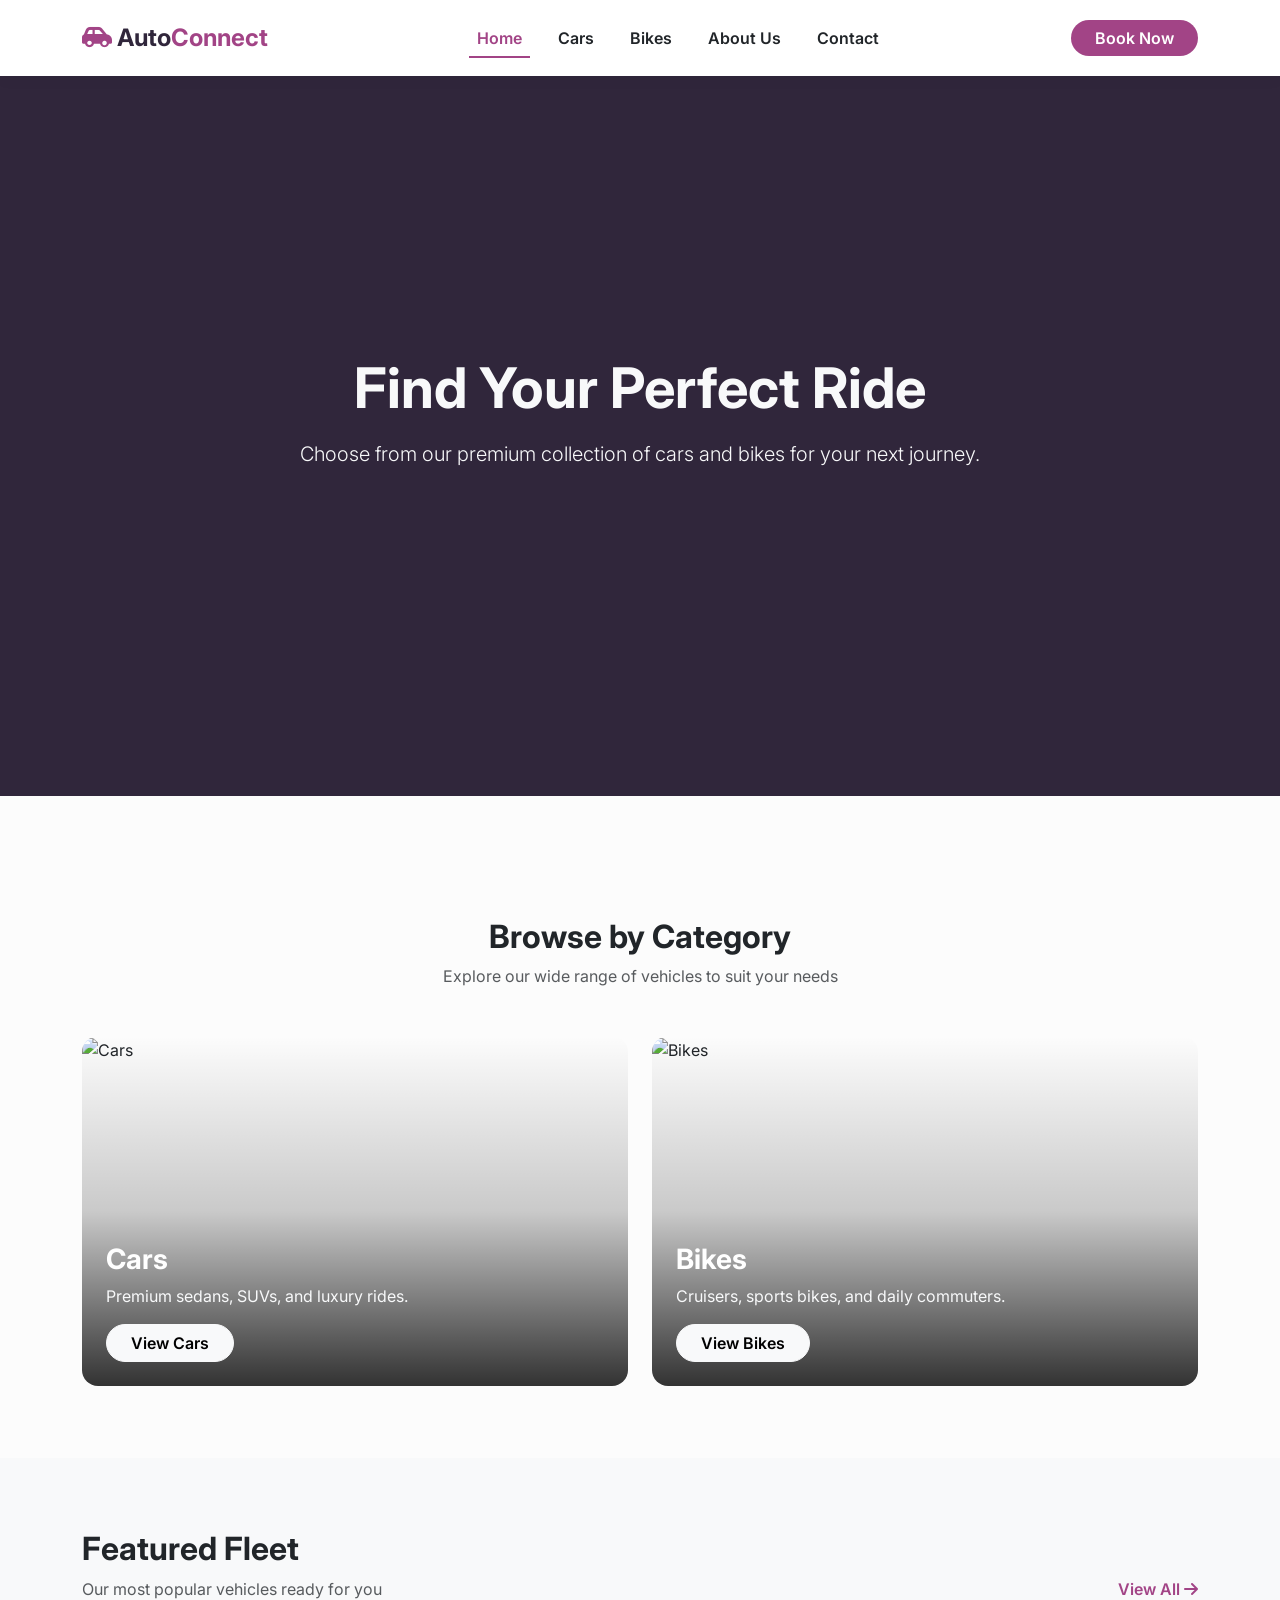
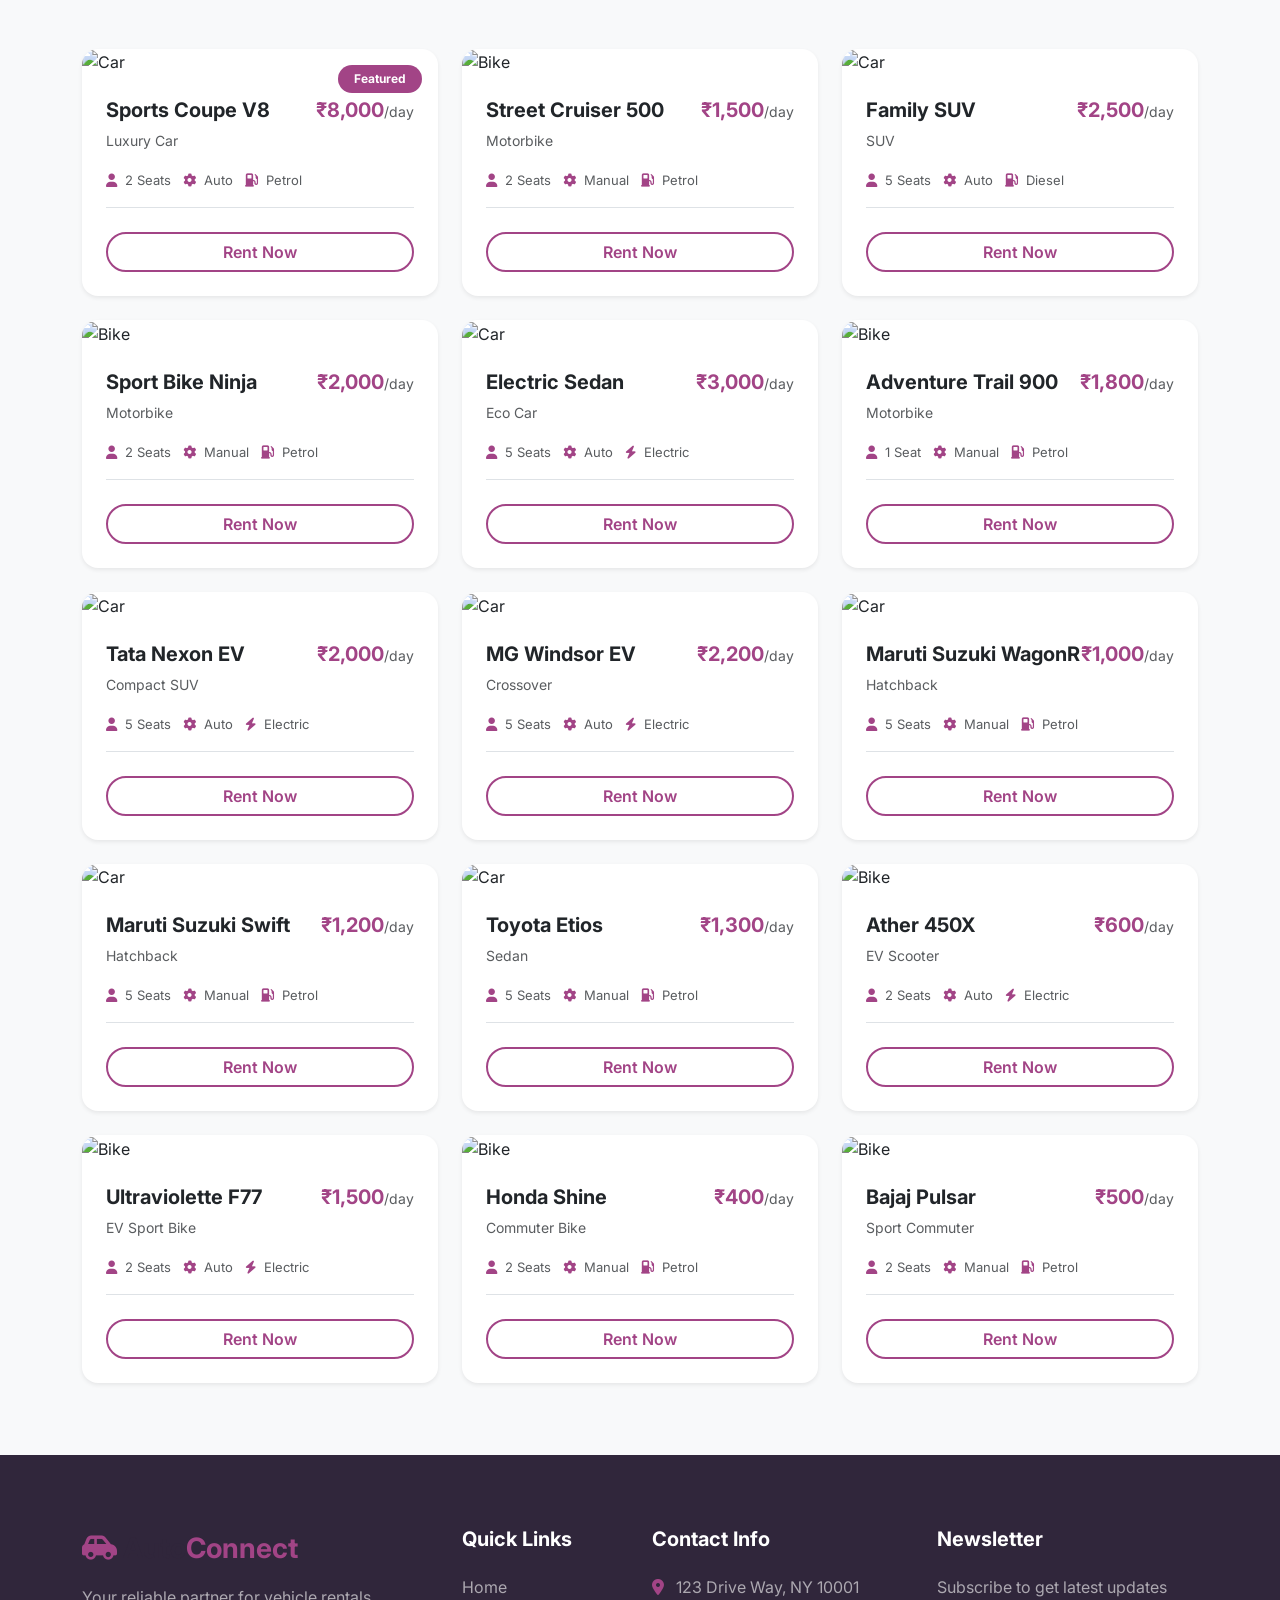
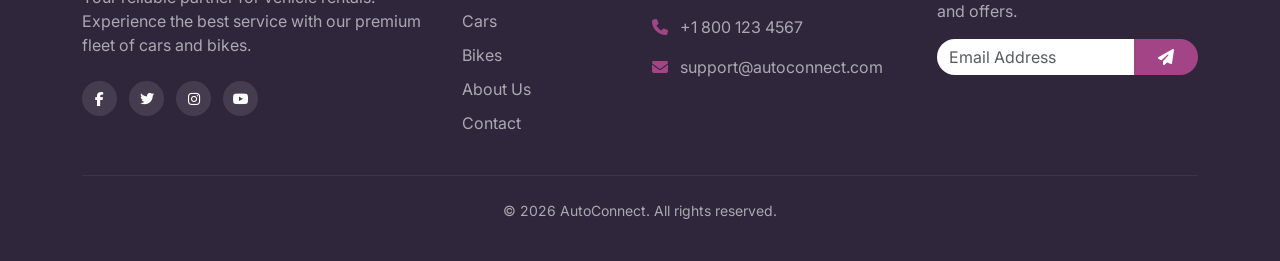
==== index.html @ 8732e090 "initial commit - bike/car rental website" ====
<!DOCTYPE html>
<html lang="en">
<head>
    <meta charset="UTF-8">
    <meta name="viewport" content="width=device-width, initial-scale=1.0">
    <title>AutoConnect - Book Cars & Bikes</title>
    <!-- Bootstrap CSS -->
    <link href="https://cdn.jsdelivr.net/npm/bootstrap@5.3.2/dist/css/bootstrap.min.css" rel="stylesheet">
    <!-- FontAwesome Icons -->
    <link rel="stylesheet" href="https://cdnjs.cloudflare.com/ajax/libs/font-awesome/6.4.0/css/all.min.css">
    <!-- Google Fonts -->
    <link href="https://fonts.googleapis.com/css2?family=Inter:wght@300;400;600;700&display=swap" rel="stylesheet">
    <!-- Custom CSS -->
    <link rel="stylesheet" href="style.css">
</head>
<body>
    <!-- Pure CSS State Management -->
    <input type="radio" name="fleet-filter" id="filter-all" class="d-none" checked>
    <input type="radio" name="fleet-filter" id="filter-cars" class="d-none">
    <input type="radio" name="fleet-filter" id="filter-bikes" class="d-none">
    <input type="checkbox" id="nav-toggle" class="d-none">


    <!-- Header / Navbar -->
    <nav class="navbar navbar-expand-lg sticky-top">
        <div class="container">
            <a class="navbar-brand fw-bold" href="#">
                <i class="fa-solid fa-car-side text-primary-theme"></i> Auto<span class="text-primary-theme">Connect</span>
            </a>
            <label for="nav-toggle" class="navbar-toggler" style="cursor:pointer;">
                <span class="navbar-toggler-icon"></span>
            </label>
            <div class="collapse navbar-collapse" id="navbarNav">
                <ul class="navbar-nav mx-auto">
                    <li class="nav-item"><a class="nav-link active" href="#">Home</a></li>
                    <li class="nav-item">
                        <a href="#fleet" class="text-decoration-none d-block">
                            <label for="filter-cars" class="nav-link mb-0" style="cursor:pointer;">Cars</label>
                        </a>
                    </li>
                    <li class="nav-item">
                        <a href="#fleet" class="text-decoration-none d-block">
                            <label for="filter-bikes" class="nav-link mb-0" style="cursor:pointer;">Bikes</label>
                        </a>
                    </li>
                    <li class="nav-item"><a class="nav-link" href="#about">About Us</a></li>
                    <li class="nav-item"><a class="nav-link" href="#contact">Contact</a></li>
                </ul>
                <div class="d-flex">
                    <a href="#book" class="btn btn-primary-theme rounded-pill px-4 fw-semibold">Book Now</a>
                </div>
            </div>
        </div>
    </nav>

    <!-- Hero Section -->
    <section id="book" class="hero-section position-relative">
        <div class="css-slideshow position-absolute w-100 h-100 top-0 start-0 z-0">
            <div class="css-slide h-100 position-absolute w-100 top-0 start-0" style="background: linear-gradient(rgba(48, 38, 59, 0.7), rgba(48, 38, 59, 0.7)), url('https://images.unsplash.com/photo-1493238792000-8113da705763?auto=format&fit=crop&w=1600&q=80') center/cover no-repeat; animation-delay: 0s;"></div>
            <div class="css-slide h-100 position-absolute w-100 top-0 start-0" style="background: linear-gradient(rgba(48, 38, 59, 0.7), rgba(48, 38, 59, 0.7)), url('https://images.unsplash.com/photo-1549317661-bd32c8ce0db2?auto=format&fit=crop&w=1600&q=80') center/cover no-repeat; animation-delay: 4s;"></div>
            <div class="css-slide h-100 position-absolute w-100 top-0 start-0" style="background: linear-gradient(rgba(48, 38, 59, 0.7), rgba(48, 38, 59, 0.7)), url('https://images.unsplash.com/photo-1558981403-c5f9899a28bc?auto=format&fit=crop&w=1600&q=80') center/cover no-repeat; animation-delay: 8s;"></div>
        </div>
        <div class="container position-relative z-1 text-center text-light d-flex flex-column justify-content-center" style="min-height: 80vh;">
            <h1 class="display-4 fw-bold mb-3">Find Your Perfect Ride</h1>
            <p class="lead mb-5">Choose from our premium collection of cars and bikes for your next journey.</p>
        </div>
    </section>

    <!-- Categories Section -->
    <section class="categories-section py-5">
        <div class="container py-4">
            <div class="text-center mb-5">
                <h2 class="fw-bold">Browse by Category</h2>
                <p class="text-muted">Explore our wide range of vehicles to suit your needs</p>
            </div>
            <div class="row g-4">
                <div class="col-md-6">
                    <div class="category-card rounded-4 overflow-hidden position-relative">
                        <img src="https://images.unsplash.com/photo-1549317661-bd32c8ce0db2?auto=format&fit=crop&w=800&q=80" alt="Cars" class="img-fluid w-100 object-fit-cover">
                        <div class="category-overlay d-flex flex-column justify-content-end p-4">
                            <h3 class="text-white fw-bold">Cars</h3>
                            <p class="text-light mb-3">Premium sedans, SUVs, and luxury rides.</p>
                            <a href="#fleet" class="text-decoration-none align-self-start">
                                <label for="filter-cars" class="btn btn-light rounded-pill fw-semibold px-4 mb-0" style="cursor:pointer;">View Cars</label>
                            </a>
                        </div>
                    </div>
                </div>
                <div class="col-md-6">
                    <div class="category-card rounded-4 overflow-hidden position-relative">
                        <img src="https://images.unsplash.com/photo-1558981806-ec527fa84c39?auto=format&fit=crop&w=800&q=80" alt="Bikes" class="img-fluid w-100 object-fit-cover">
                        <div class="category-overlay d-flex flex-column justify-content-end p-4">
                            <h3 class="text-white fw-bold">Bikes</h3>
                            <p class="text-light mb-3">Cruisers, sports bikes, and daily commuters.</p>
                            <a href="#fleet" class="text-decoration-none align-self-start">
                                <label for="filter-bikes" class="btn btn-light rounded-pill fw-semibold px-4 mb-0" style="cursor:pointer;">View Bikes</label>
                            </a>
                        </div>
                    </div>
                </div>
            </div>
        </div>
    </section>

    <!-- Featured Fleet -->
    <section id="fleet" class="fleet-section py-5 bg-light">
        <div class="container py-4">
            <div class="d-flex justify-content-between align-items-end mb-5">
                <div>
                    <h2 class="fw-bold">Featured Fleet</h2>
                    <p class="text-muted mb-0">Our most popular vehicles ready for you</p>
                </div>
                <a href="#fleet" class="text-primary-theme text-decoration-none fw-semibold">
                    <label for="filter-all" class="mb-0" style="cursor:pointer;">View All <i class="fa-solid fa-arrow-right"></i></label>
                </a>
            </div>
            <div class="row g-4">
                <!-- Vehicle Card 1 -->
                <div class="col-lg-4 col-md-6 vehicle-item type-car">
                    <div class="vehicle-card card border-0 shadow-sm rounded-4 h-100 overflow-hidden">
                        <div class="position-relative">
                            <img src="https://images.unsplash.com/photo-1552519507-da3b142c6e3d?auto=format&fit=crop&w=600&q=80" class="card-img-top object-fit-cover" alt="Car" style="height: 220px;">
                            <span class="badge bg-primary-theme position-absolute top-0 end-0 m-3 px-3 py-2 rounded-pill">Featured</span>
                        </div>
                        <div class="card-body p-4">
                            <div class="d-flex justify-content-between align-items-center mb-2">
                                <h5 class="card-title fw-bold mb-0">Sports Coupe V8</h5>
                                <span class="h5 fw-bold text-primary-theme mb-0">₹8,000<span class="fs-14 text-muted fw-normal">/day</span></span>
                            </div>
                            <p class="text-muted fs-14 mb-3">Luxury Car</p>
                            <ul class="list-inline vehicle-specs mb-4 pb-3 border-bottom">
                                <li class="list-inline-item text-muted"><i class="fa-solid fa-user me-1"></i> 2 Seats</li>
                                <li class="list-inline-item text-muted"><i class="fa-solid fa-gear me-1"></i> Auto</li>
                                <li class="list-inline-item text-muted"><i class="fa-solid fa-gas-pump me-1"></i> Petrol</li>
                            </ul>
                            <button class="btn btn-outline-primary-theme w-100 rounded-pill fw-semibold">Rent Now</button>
                        </div>
                    </div>
                </div>
                <!-- Vehicle Card 2 -->
                <div class="col-lg-4 col-md-6 vehicle-item type-bike">
                    <div class="vehicle-card card border-0 shadow-sm rounded-4 h-100 overflow-hidden">
                        <div class="position-relative">
                            <img src="https://images.unsplash.com/photo-1558981403-c5f9899a28bc?auto=format&fit=crop&w=600&q=80" class="card-img-top object-fit-cover" alt="Bike" style="height: 220px;">
                        </div>
                        <div class="card-body p-4">
                            <div class="d-flex justify-content-between align-items-center mb-2">
                                <h5 class="card-title fw-bold mb-0">Street Cruiser 500</h5>
                                <span class="h5 fw-bold text-primary-theme mb-0">₹1,500<span class="fs-14 text-muted fw-normal">/day</span></span>
                            </div>
                            <p class="text-muted fs-14 mb-3">Motorbike</p>
                            <ul class="list-inline vehicle-specs mb-4 pb-3 border-bottom">
                                <li class="list-inline-item text-muted"><i class="fa-solid fa-user me-1"></i> 2 Seats</li>
                                <li class="list-inline-item text-muted"><i class="fa-solid fa-gear me-1"></i> Manual</li>
                                <li class="list-inline-item text-muted"><i class="fa-solid fa-gas-pump me-1"></i> Petrol</li>
                            </ul>
                            <button class="btn btn-outline-primary-theme w-100 rounded-pill fw-semibold">Rent Now</button>
                        </div>
                    </div>
                </div>
                <!-- Vehicle Card 3 -->
                <div class="col-lg-4 col-md-6 vehicle-item type-car">
                    <div class="vehicle-card card border-0 shadow-sm rounded-4 h-100 overflow-hidden">
                        <div class="position-relative">
                            <img src="https://images.unsplash.com/photo-1550355291-bbee04a92027?auto=format&fit=crop&w=600&q=80" class="card-img-top object-fit-cover" alt="Car" style="height: 220px;">
                        </div>
                        <div class="card-body p-4">
                            <div class="d-flex justify-content-between align-items-center mb-2">
                                <h5 class="card-title fw-bold mb-0">Family SUV</h5>
                                <span class="h5 fw-bold text-primary-theme mb-0">₹2,500<span class="fs-14 text-muted fw-normal">/day</span></span>
                            </div>
                            <p class="text-muted fs-14 mb-3">SUV</p>
                            <ul class="list-inline vehicle-specs mb-4 pb-3 border-bottom">
                                <li class="list-inline-item text-muted"><i class="fa-solid fa-user me-1"></i> 5 Seats</li>
                                <li class="list-inline-item text-muted"><i class="fa-solid fa-gear me-1"></i> Auto</li>
                                <li class="list-inline-item text-muted"><i class="fa-solid fa-gas-pump me-1"></i> Diesel</li>
                            </ul>
                            <button class="btn btn-outline-primary-theme w-100 rounded-pill fw-semibold">Rent Now</button>
                        </div>
                    </div>
                </div>
                <!-- Vehicle Card 4 -->
                <div class="col-lg-4 col-md-6 vehicle-item type-bike">
                    <div class="vehicle-card card border-0 shadow-sm rounded-4 h-100 overflow-hidden">
                        <div class="position-relative">
                            <img src="https://images.unsplash.com/photo-1568772585407-9361f9bf3a87?auto=format&fit=crop&w=600&q=80" class="card-img-top object-fit-cover" alt="Bike" style="height: 220px;">
                        </div>
                        <div class="card-body p-4">
                            <div class="d-flex justify-content-between align-items-center mb-2">
                                <h5 class="card-title fw-bold mb-0">Sport Bike Ninja</h5>
                                <span class="h5 fw-bold text-primary-theme mb-0">₹2,000<span class="fs-14 text-muted fw-normal">/day</span></span>
                            </div>
                            <p class="text-muted fs-14 mb-3">Motorbike</p>
                            <ul class="list-inline vehicle-specs mb-4 pb-3 border-bottom">
                                <li class="list-inline-item text-muted"><i class="fa-solid fa-user me-1"></i> 2 Seats</li>
                                <li class="list-inline-item text-muted"><i class="fa-solid fa-gear me-1"></i> Manual</li>
                                <li class="list-inline-item text-muted"><i class="fa-solid fa-gas-pump me-1"></i> Petrol</li>
                            </ul>
                            <button class="btn btn-outline-primary-theme w-100 rounded-pill fw-semibold">Rent Now</button>
                        </div>
                    </div>
                </div>
                <!-- Vehicle Card 5 -->
                <div class="col-lg-4 col-md-6 vehicle-item type-car">
                    <div class="vehicle-card card border-0 shadow-sm rounded-4 h-100 overflow-hidden">
                        <div class="position-relative">
                            <img src="https://images.unsplash.com/photo-1549317661-bd32c8ce0db2?auto=format&fit=crop&w=600&q=80" class="card-img-top object-fit-cover" alt="Car" style="height: 220px;">
                        </div>
                        <div class="card-body p-4">
                            <div class="d-flex justify-content-between align-items-center mb-2">
                                <h5 class="card-title fw-bold mb-0">Electric Sedan</h5>
                                <span class="h5 fw-bold text-primary-theme mb-0">₹3,000<span class="fs-14 text-muted fw-normal">/day</span></span>
                            </div>
                            <p class="text-muted fs-14 mb-3">Eco Car</p>
                            <ul class="list-inline vehicle-specs mb-4 pb-3 border-bottom">
                                <li class="list-inline-item text-muted"><i class="fa-solid fa-user me-1"></i> 5 Seats</li>
                                <li class="list-inline-item text-muted"><i class="fa-solid fa-gear me-1"></i> Auto</li>
                                <li class="list-inline-item text-muted"><i class="fa-solid fa-bolt me-1"></i> Electric</li>
                            </ul>
                            <button class="btn btn-outline-primary-theme w-100 rounded-pill fw-semibold">Rent Now</button>
                        </div>
                    </div>
                </div>
                <!-- Vehicle Card 6 -->
                <div class="col-lg-4 col-md-6 vehicle-item type-bike">
                    <div class="vehicle-card card border-0 shadow-sm rounded-4 h-100 overflow-hidden">
                        <div class="position-relative">
                            <img src="https://images.unsplash.com/photo-1599819811279-d5ad9cccf838?auto=format&fit=crop&w=600&q=80" class="card-img-top object-fit-cover" alt="Bike" style="height: 220px;">
                        </div>
                        <div class="card-body p-4">
                            <div class="d-flex justify-content-between align-items-center mb-2">
                                <h5 class="card-title fw-bold mb-0">Adventure Trail 900</h5>
                                <span class="h5 fw-bold text-primary-theme mb-0">₹1,800<span class="fs-14 text-muted fw-normal">/day</span></span>
                            </div>
                            <p class="text-muted fs-14 mb-3">Motorbike</p>
                            <ul class="list-inline vehicle-specs mb-4 pb-3 border-bottom">
                                <li class="list-inline-item text-muted"><i class="fa-solid fa-user me-1"></i> 1 Seat</li>
                                <li class="list-inline-item text-muted"><i class="fa-solid fa-gear me-1"></i> Manual</li>
                                <li class="list-inline-item text-muted"><i class="fa-solid fa-gas-pump me-1"></i> Petrol</li>
                            </ul>
                            <button class="btn btn-outline-primary-theme w-100 rounded-pill fw-semibold">Rent Now</button>
                        </div>
                    </div>
                </div>

                <!-- EV Car 1 -->
                <div class="col-lg-4 col-md-6 vehicle-item type-car">
                    <div class="vehicle-card card border-0 shadow-sm rounded-4 h-100 overflow-hidden">
                        <div class="position-relative">
                            <img src="https://commons.wikimedia.org/wiki/Special:FilePath/2020_Tata_Nexon_EV_(India)_front_view.png?width=600" class="card-img-top object-fit-cover" alt="Car" style="height: 220px;">
                        </div>
                        <div class="card-body p-4">
                            <div class="d-flex justify-content-between align-items-center mb-2">
                                <h5 class="card-title fw-bold mb-0">Tata Nexon EV</h5>
                                <span class="h5 fw-bold text-primary-theme mb-0">₹2,000<span class="fs-14 text-muted fw-normal">/day</span></span>
                            </div>
                            <p class="text-muted fs-14 mb-3">Compact SUV</p>
                            <ul class="list-inline vehicle-specs mb-4 pb-3 border-bottom">
                                <li class="list-inline-item text-muted"><i class="fa-solid fa-user me-1"></i> 5 Seats</li>
                                <li class="list-inline-item text-muted"><i class="fa-solid fa-gear me-1"></i> Auto</li>
                                <li class="list-inline-item text-muted"><i class="fa-solid fa-bolt me-1"></i> Electric</li>
                            </ul>
                            <button class="btn btn-outline-primary-theme w-100 rounded-pill fw-semibold">Rent Now</button>
                        </div>
                    </div>
                </div>
                
                <!-- EV Car 2 -->
                <div class="col-lg-4 col-md-6 vehicle-item type-car">
                    <div class="vehicle-card card border-0 shadow-sm rounded-4 h-100 overflow-hidden">
                        <div class="position-relative">
                            <img src="https://images.unsplash.com/photo-1617788138017-80ad40651399?auto=format&fit=crop&w=600&q=80" class="card-img-top object-fit-cover" alt="Car" style="height: 220px;">
                        </div>
                        <div class="card-body p-4">
                            <div class="d-flex justify-content-between align-items-center mb-2">
                                <h5 class="card-title fw-bold mb-0">MG Windsor EV</h5>
                                <span class="h5 fw-bold text-primary-theme mb-0">₹2,200<span class="fs-14 text-muted fw-normal">/day</span></span>
                            </div>
                            <p class="text-muted fs-14 mb-3">Crossover</p>
                            <ul class="list-inline vehicle-specs mb-4 pb-3 border-bottom">
                                <li class="list-inline-item text-muted"><i class="fa-solid fa-user me-1"></i> 5 Seats</li>
                                <li class="list-inline-item text-muted"><i class="fa-solid fa-gear me-1"></i> Auto</li>
                                <li class="list-inline-item text-muted"><i class="fa-solid fa-bolt me-1"></i> Electric</li>
                            </ul>
                            <button class="btn btn-outline-primary-theme w-100 rounded-pill fw-semibold">Rent Now</button>
                        </div>
                    </div>
                </div>

                <!-- Commuter Car 1 -->
                <div class="col-lg-4 col-md-6 vehicle-item type-car">
                    <div class="vehicle-card card border-0 shadow-sm rounded-4 h-100 overflow-hidden">
                        <div class="position-relative">
                            <img src="https://commons.wikimedia.org/wiki/Special:FilePath/2020_Maruti_Suzuki_Wagon_R_VXi_(O)_(India)_front_view.png?width=600" class="card-img-top object-fit-cover" alt="Car" style="height: 220px;">
                        </div>
                        <div class="card-body p-4">
                            <div class="d-flex justify-content-between align-items-center mb-2">
                                <h5 class="card-title fw-bold mb-0">Maruti Suzuki WagonR</h5>
                                <span class="h5 fw-bold text-primary-theme mb-0">₹1,000<span class="fs-14 text-muted fw-normal">/day</span></span>
                            </div>
                            <p class="text-muted fs-14 mb-3">Hatchback</p>
                            <ul class="list-inline vehicle-specs mb-4 pb-3 border-bottom">
                                <li class="list-inline-item text-muted"><i class="fa-solid fa-user me-1"></i> 5 Seats</li>
                                <li class="list-inline-item text-muted"><i class="fa-solid fa-gear me-1"></i> Manual</li>
                                <li class="list-inline-item text-muted"><i class="fa-solid fa-gas-pump me-1"></i> Petrol</li>
                            </ul>
                            <button class="btn btn-outline-primary-theme w-100 rounded-pill fw-semibold">Rent Now</button>
                        </div>
                    </div>
                </div>

                <!-- Commuter Car 2 -->
                <div class="col-lg-4 col-md-6 vehicle-item type-car">
                    <div class="vehicle-card card border-0 shadow-sm rounded-4 h-100 overflow-hidden">
                        <div class="position-relative">
                            <img src="https://commons.wikimedia.org/wiki/Special:FilePath/Suzuki_Swift_(2024)_hybrid_IMG_2582.jpg?width=600" class="card-img-top object-fit-cover" alt="Car" style="height: 220px;">
                        </div>
                        <div class="card-body p-4">
                            <div class="d-flex justify-content-between align-items-center mb-2">
                                <h5 class="card-title fw-bold mb-0">Maruti Suzuki Swift</h5>
                                <span class="h5 fw-bold text-primary-theme mb-0">₹1,200<span class="fs-14 text-muted fw-normal">/day</span></span>
                            </div>
                            <p class="text-muted fs-14 mb-3">Hatchback</p>
                            <ul class="list-inline vehicle-specs mb-4 pb-3 border-bottom">
                                <li class="list-inline-item text-muted"><i class="fa-solid fa-user me-1"></i> 5 Seats</li>
                                <li class="list-inline-item text-muted"><i class="fa-solid fa-gear me-1"></i> Manual</li>
                                <li class="list-inline-item text-muted"><i class="fa-solid fa-gas-pump me-1"></i> Petrol</li>
                            </ul>
                            <button class="btn btn-outline-primary-theme w-100 rounded-pill fw-semibold">Rent Now</button>
                        </div>
                    </div>
                </div>

                <!-- Commuter Car 3 -->
                <div class="col-lg-4 col-md-6 vehicle-item type-car">
                    <div class="vehicle-card card border-0 shadow-sm rounded-4 h-100 overflow-hidden">
                        <div class="position-relative">
                            <img src="https://commons.wikimedia.org/wiki/Special:FilePath/Toyota_Etios_top_left_front.jpg?width=600" class="card-img-top object-fit-cover" alt="Car" style="height: 220px;">
                        </div>
                        <div class="card-body p-4">
                            <div class="d-flex justify-content-between align-items-center mb-2">
                                <h5 class="card-title fw-bold mb-0">Toyota Etios</h5>
                                <span class="h5 fw-bold text-primary-theme mb-0">₹1,300<span class="fs-14 text-muted fw-normal">/day</span></span>
                            </div>
                            <p class="text-muted fs-14 mb-3">Sedan</p>
                            <ul class="list-inline vehicle-specs mb-4 pb-3 border-bottom">
                                <li class="list-inline-item text-muted"><i class="fa-solid fa-user me-1"></i> 5 Seats</li>
                                <li class="list-inline-item text-muted"><i class="fa-solid fa-gear me-1"></i> Manual</li>
                                <li class="list-inline-item text-muted"><i class="fa-solid fa-gas-pump me-1"></i> Petrol</li>
                            </ul>
                            <button class="btn btn-outline-primary-theme w-100 rounded-pill fw-semibold">Rent Now</button>
                        </div>
                    </div>
                </div>

                <!-- EV Scooter 1 -->
                <div class="col-lg-4 col-md-6 vehicle-item type-bike">
                    <div class="vehicle-card card border-0 shadow-sm rounded-4 h-100 overflow-hidden">
                        <div class="position-relative">
                            <img src="https://cdni.autocarindia.com/Reviews/20200128034445_Ather-450-X-5.jpg" class="card-img-top object-fit-cover" alt="Bike" style="height: 220px;">
                        </div>
                        <div class="card-body p-4">
                            <div class="d-flex justify-content-between align-items-center mb-2">
                                <h5 class="card-title fw-bold mb-0">Ather 450X</h5>
                                <span class="h5 fw-bold text-primary-theme mb-0">₹600<span class="fs-14 text-muted fw-normal">/day</span></span>
                            </div>
                            <p class="text-muted fs-14 mb-3">EV Scooter</p>
                            <ul class="list-inline vehicle-specs mb-4 pb-3 border-bottom">
                                <li class="list-inline-item text-muted"><i class="fa-solid fa-user me-1"></i> 2 Seats</li>
                                <li class="list-inline-item text-muted"><i class="fa-solid fa-gear me-1"></i> Auto</li>
                                <li class="list-inline-item text-muted"><i class="fa-solid fa-bolt me-1"></i> Electric</li>
                            </ul>
                            <button class="btn btn-outline-primary-theme w-100 rounded-pill fw-semibold">Rent Now</button>
                        </div>
                    </div>
                </div>

                <!-- EV Bike 2 -->
                <div class="col-lg-4 col-md-6 vehicle-item type-bike">
                    <div class="vehicle-card card border-0 shadow-sm rounded-4 h-100 overflow-hidden">
                        <div class="position-relative">
                            <img src="https://images.unsplash.com/photo-1568772585407-9361f9bf3a87?auto=format&fit=crop&w=600&q=80" class="card-img-top object-fit-cover" alt="Bike" style="height: 220px;">
                        </div>
                        <div class="card-body p-4">
                            <div class="d-flex justify-content-between align-items-center mb-2">
                                <h5 class="card-title fw-bold mb-0">Ultraviolette F77</h5>
                                <span class="h5 fw-bold text-primary-theme mb-0">₹1,500<span class="fs-14 text-muted fw-normal">/day</span></span>
                            </div>
                            <p class="text-muted fs-14 mb-3">EV Sport Bike</p>
                            <ul class="list-inline vehicle-specs mb-4 pb-3 border-bottom">
                                <li class="list-inline-item text-muted"><i class="fa-solid fa-user me-1"></i> 2 Seats</li>
                                <li class="list-inline-item text-muted"><i class="fa-solid fa-gear me-1"></i> Auto</li>
                                <li class="list-inline-item text-muted"><i class="fa-solid fa-bolt me-1"></i> Electric</li>
                            </ul>
                            <button class="btn btn-outline-primary-theme w-100 rounded-pill fw-semibold">Rent Now</button>
                        </div>
                    </div>
                </div>

                <!-- Petrol Bike 1 -->
                <div class="col-lg-4 col-md-6 vehicle-item type-bike">
                    <div class="vehicle-card card border-0 shadow-sm rounded-4 h-100 overflow-hidden">
                        <div class="position-relative">
                            <img src="https://commons.wikimedia.org/wiki/Special:FilePath/Honda_Shine.JPG?width=600" class="card-img-top object-fit-cover" alt="Bike" style="height: 220px;">
                        </div>
                        <div class="card-body p-4">
                            <div class="d-flex justify-content-between align-items-center mb-2">
                                <h5 class="card-title fw-bold mb-0">Honda Shine</h5>
                                <span class="h5 fw-bold text-primary-theme mb-0">₹400<span class="fs-14 text-muted fw-normal">/day</span></span>
                            </div>
                            <p class="text-muted fs-14 mb-3">Commuter Bike</p>
                            <ul class="list-inline vehicle-specs mb-4 pb-3 border-bottom">
                                <li class="list-inline-item text-muted"><i class="fa-solid fa-user me-1"></i> 2 Seats</li>
                                <li class="list-inline-item text-muted"><i class="fa-solid fa-gear me-1"></i> Manual</li>
                                <li class="list-inline-item text-muted"><i class="fa-solid fa-gas-pump me-1"></i> Petrol</li>
                            </ul>
                            <button class="btn btn-outline-primary-theme w-100 rounded-pill fw-semibold">Rent Now</button>
                        </div>
                    </div>
                </div>

                <!-- Petrol Bike 2 -->
                <div class="col-lg-4 col-md-6 vehicle-item type-bike">
                    <div class="vehicle-card card border-0 shadow-sm rounded-4 h-100 overflow-hidden">
                        <div class="position-relative">
                            <img src="https://commons.wikimedia.org/wiki/Special:FilePath/Bajaj_Pulsar_180_2010_model.jpg?width=600" class="card-img-top object-fit-cover" alt="Bike" style="height: 220px;">
                        </div>
                        <div class="card-body p-4">
                            <div class="d-flex justify-content-between align-items-center mb-2">
                                <h5 class="card-title fw-bold mb-0">Bajaj Pulsar</h5>
                                <span class="h5 fw-bold text-primary-theme mb-0">₹500<span class="fs-14 text-muted fw-normal">/day</span></span>
                            </div>
                            <p class="text-muted fs-14 mb-3">Sport Commuter</p>
                            <ul class="list-inline vehicle-specs mb-4 pb-3 border-bottom">
                                <li class="list-inline-item text-muted"><i class="fa-solid fa-user me-1"></i> 2 Seats</li>
                                <li class="list-inline-item text-muted"><i class="fa-solid fa-gear me-1"></i> Manual</li>
                                <li class="list-inline-item text-muted"><i class="fa-solid fa-gas-pump me-1"></i> Petrol</li>
                            </ul>
                            <button class="btn btn-outline-primary-theme w-100 rounded-pill fw-semibold">Rent Now</button>
                        </div>
                    </div>
                </div>
            </div>
        </div>
    </section>

    <!-- Footer -->
    <footer id="contact" class="footer pt-5 pb-3">
        <div class="container py-4">
            <div class="row gy-4">
                <div class="col-lg-4 col-md-6">
                    <a class="navbar-brand fw-bold fs-3 text-white mb-3 d-inline-block" href="#">
                        <i class="fa-solid fa-car-side text-primary-theme"></i> Auto<span class="text-primary-theme">Connect</span>
                    </a>
                    <p class="text-light-50 mb-4">Your reliable partner for vehicle rentals. Experience the best service with our premium fleet of cars and bikes.</p>
                    <div class="social-links">
                        <a href="#" class="btn btn-sm btn-social rounded-circle me-2"><i class="fa-brands fa-facebook-f"></i></a>
                        <a href="#" class="btn btn-sm btn-social rounded-circle me-2"><i class="fa-brands fa-twitter"></i></a>
                        <a href="#" class="btn btn-sm btn-social rounded-circle me-2"><i class="fa-brands fa-instagram"></i></a>
                        <a href="#" class="btn btn-sm btn-social rounded-circle"><i class="fa-brands fa-youtube"></i></a>
                    </div>
                </div>
                <div class="col-lg-2 col-md-6">
                    <h5 class="text-white fw-bold mb-4">Quick Links</h5>
                    <ul class="list-unstyled footer-links">
                        <li><a href="#">Home</a></li>
                        <li><a href="#fleet">Cars</a></li>
                        <li><a href="#fleet">Bikes</a></li>
                        <li><a href="#about">About Us</a></li>
                        <li><a href="#contact">Contact</a></li>
                    </ul>
                </div>
                <div class="col-lg-3 col-md-6">
                    <h5 class="text-white fw-bold mb-4">Contact Info</h5>
                    <ul class="list-unstyled text-light-50">
                        <li class="mb-3"><i class="fa-solid fa-location-dot me-2 text-primary-theme"></i> 123 Drive Way, NY 10001</li>
                        <li class="mb-3"><i class="fa-solid fa-phone me-2 text-primary-theme"></i> +1 800 123 4567</li>
                        <li class="mb-3"><i class="fa-solid fa-envelope me-2 text-primary-theme"></i> support@autoconnect.com</li>
                    </ul>
                </div>
                <div class="col-lg-3 col-md-6">
                    <h5 class="text-white fw-bold mb-4">Newsletter</h5>
                    <p class="text-light-50 mb-3">Subscribe to get latest updates and offers.</p>
                    <div class="input-group">
                        <input type="email" class="form-control rounded-start-pill border-0" placeholder="Email Address">
                        <button class="btn btn-primary-theme rounded-end-pill px-4" type="button"><i class="fa-solid fa-paper-plane"></i></button>
                    </div>
                </div>
            </div>
            <hr class="border-secondary my-4" style="opacity: 0.2;">
            <div class="text-center text-light-50 fs-14">
                &copy; 2026 AutoConnect. All rights reserved.
            </div>
        </div>
    </footer>

    <!-- No JS -->
</body>
</html>
---- style.css ----
/* Custom CSS for AutoConnect */
:root {
    --primary-color: #a24486; /* Accent color inspired by biffes.org */
    --primary-hover: #8e3873;
    --dark-bg: #30263b; /* Dark theme inspired by biffes.org header */
    --topbar-bg: #a24486; 
    --text-dark: #212529;
    --text-light: #f8f9fa;
    --border-color: #e9ecef;
}

body {
    font-family: 'Inter', sans-serif;
    color: var(--text-dark);
    background-color: #fcfcfc;
}

/* Typography & Utilities */
.fs-14 { font-size: 14px; }
.text-primary-theme { color: var(--primary-color) !important; }
.bg-primary-theme { background-color: var(--primary-color) !important; color: #fff; }

.btn-primary-theme {
    background-color: var(--primary-color);
    color: #fff;
    border: none;
    transition: all 0.3s ease;
}

.btn-primary-theme:hover {
    background-color: var(--primary-hover);
    color: #fff;
    transform: translateY(-2px);
    box-shadow: 0 4px 10px rgba(162, 68, 134, 0.3);
}

.btn-outline-primary-theme {
    color: var(--primary-color);
    border: 2px solid var(--primary-color);
    background-color: transparent;
    transition: all 0.3s ease;
}

.btn-outline-primary-theme:hover {
    background-color: var(--primary-color);
    color: #fff;
}

/* Topbar */
.topbar {
    background-color: var(--topbar-bg);
    padding: 8px 0;
}

.topbar-contact li {
    margin-left: 20px;
    color: #fff;
    font-size: 14px;
}

.topbar-contact i {
    margin-right: 5px;
    opacity: 0.8;
}

/* Navbar */
.navbar {
    background-color: #fff;
    box-shadow: 0 2px 15px rgba(0,0,0,0.05);
    padding: 15px 0;
}

.navbar-brand {
    font-size: 24px;
    color: var(--dark-bg) !important;
}

.nav-link {
    color: var(--text-dark);
    font-weight: 600;
    margin: 0 10px;
    position: relative;
    transition: color 0.3s;
}

.nav-link:hover, .nav-link.active {
    color: var(--primary-color) !important;
}

.nav-link::after {
    content: '';
    position: absolute;
    width: 0;
    height: 2px;
    background-color: var(--primary-color);
    bottom: 0;
    left: 0;
    transition: width 0.3s ease;
}

.nav-link:hover::after, .nav-link.active::after {
    width: 100%;
}

/* Hero Section */
.hero-section {
    min-height: 80vh;
    position: relative;
    overflow: hidden;
}

/* Categories Section */
.categories-section {
    margin-top: 50px;
}

.category-card {
    height: 350px;
    cursor: pointer;
}

.category-card img {
    transition: transform 0.5s ease;
    height: 100%;
}

.category-overlay {
    position: absolute;
    inset: 0;
    background: linear-gradient(to top, rgba(0,0,0,0.8) 0%, rgba(0,0,0,0.2) 50%, rgba(0,0,0,0) 100%);
}

.category-card:hover img {
    transform: scale(1.05);
}

.category-card:hover .btn-light {
    background-color: var(--primary-color);
    color: #fff;
    border-color: var(--primary-color);
}

/* Fleet Section */
.vehicle-card {
    transition: transform 0.3s ease, box-shadow 0.3s ease;
}

.vehicle-card:hover {
    transform: translateY(-10px);
    box-shadow: 0 15px 30px rgba(0,0,0,0.1) !important;
}

.vehicle-specs li {
    font-size: 13px;
    margin-right: 15px;
}

.vehicle-specs i {
    color: var(--primary-color);
}

/* Footer */
.footer {
    background-color: var(--dark-bg);
}

.text-light-50 {
    color: rgba(255,255,255,0.6);
}

.footer-links li {
    margin-bottom: 10px;
}

.footer-links a {
    color: rgba(255,255,255,0.6);
    text-decoration: none;
    transition: color 0.3s;
}

.footer-links a:hover {
    color: var(--primary-color);
    padding-left: 5px;
}

.btn-social {
    background-color: rgba(255,255,255,0.1);
    color: #fff;
    width: 35px;
    height: 35px;
    display: inline-flex;
    align-items: center;
    justify-content: center;
    transition: all 0.3s;
}

.btn-social:hover {
    background-color: var(--primary-color);
    color: #fff;
}

@media (max-width: 768px) {
    .categories-section {
        margin-top: 40px;
    }
}


/* Pure CSS Interactivity (No JS) */

#filter-cars:checked ~ section .vehicle-item:not(.type-car) {
    display: none !important;
}

#filter-bikes:checked ~ section .vehicle-item:not(.type-bike) {
    display: none !important;
}

/* Pure CSS Mobile Menu */
@media (max-width: 991px) {
    #nav-toggle:checked ~ nav .navbar-collapse {
        display: block !important;
    }
}

/* Pure CSS Slideshow Animation */
.css-slideshow {
    background-color: var(--dark-bg);
}

.css-slide {
    opacity: 0;
    animation: crossfade 12s infinite;
    background-size: cover;
    background-position: center;
}

@keyframes crossfade {
    0% { opacity: 0; z-index: 1; }
    15% { opacity: 1; z-index: 2; }
    33% { opacity: 1; z-index: 2; }
    48% { opacity: 0; z-index: 1; }
    100% { opacity: 0; z-index: 1; }
}
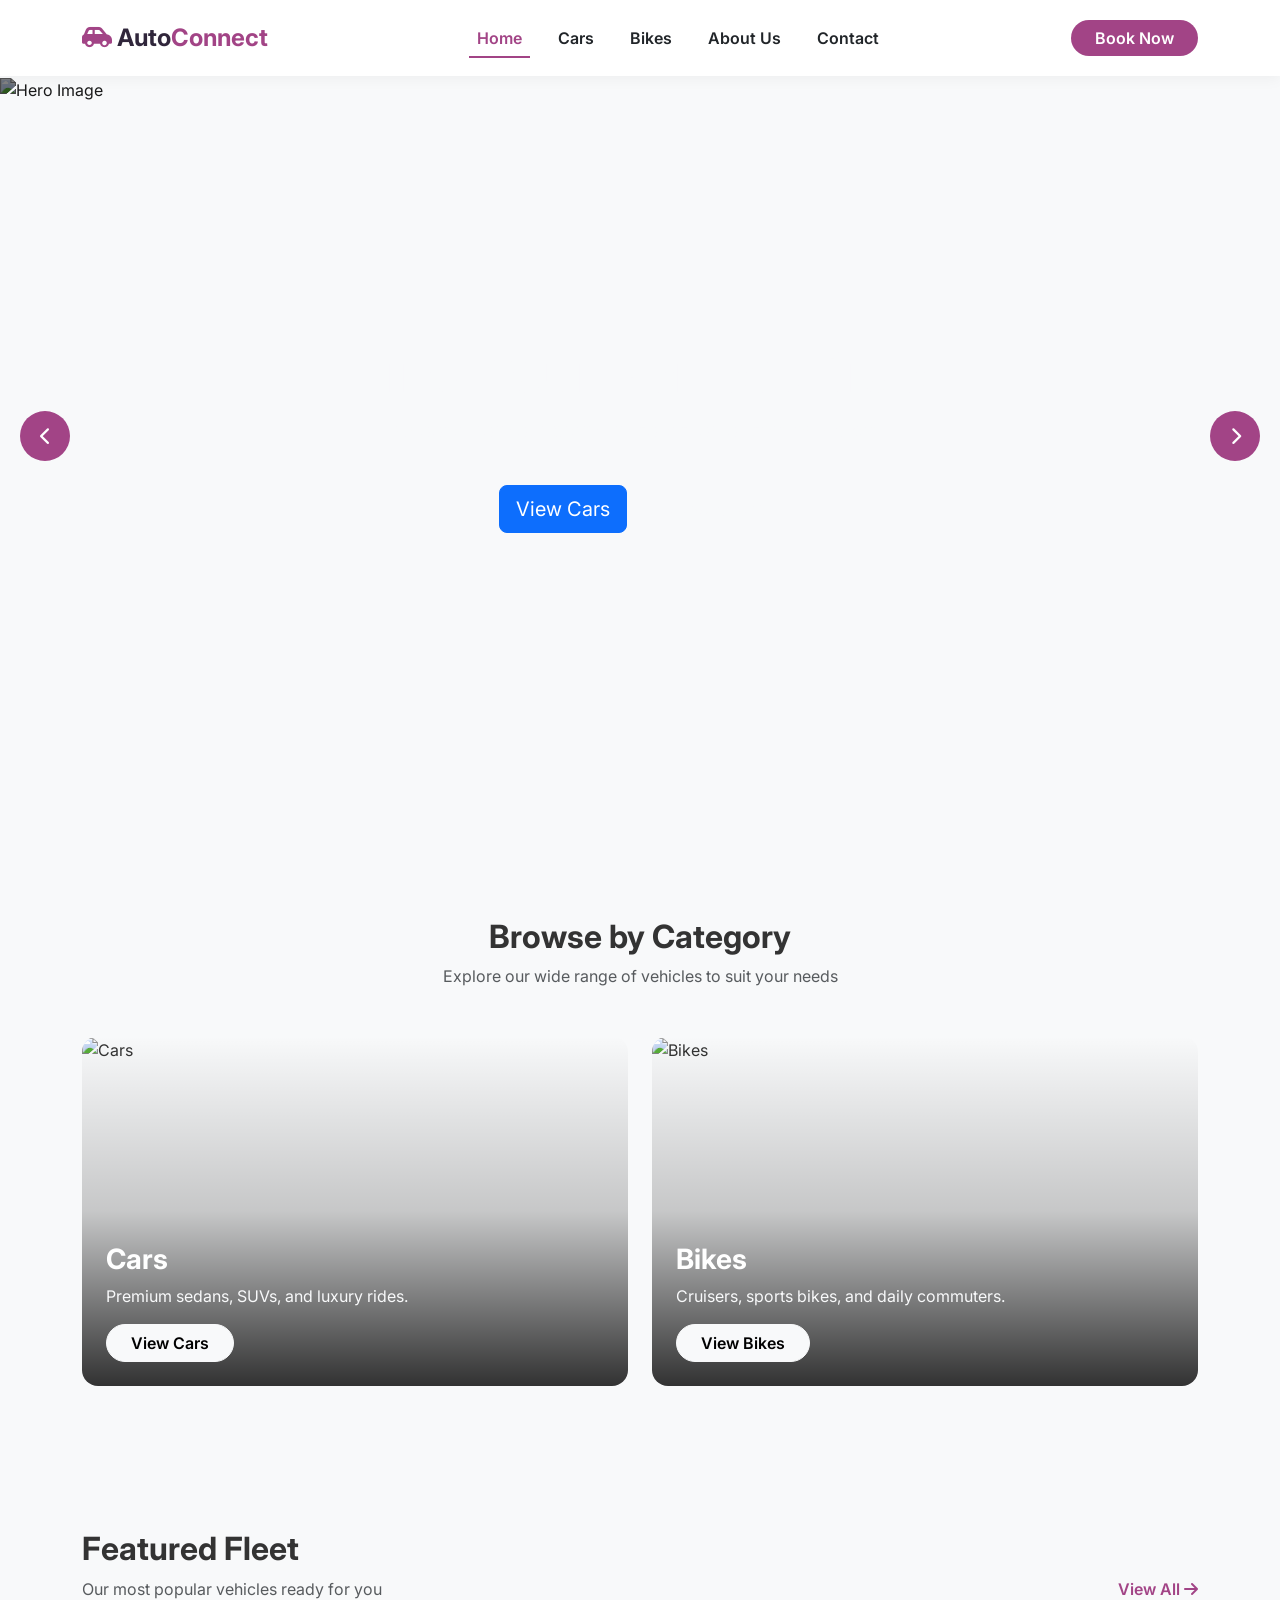
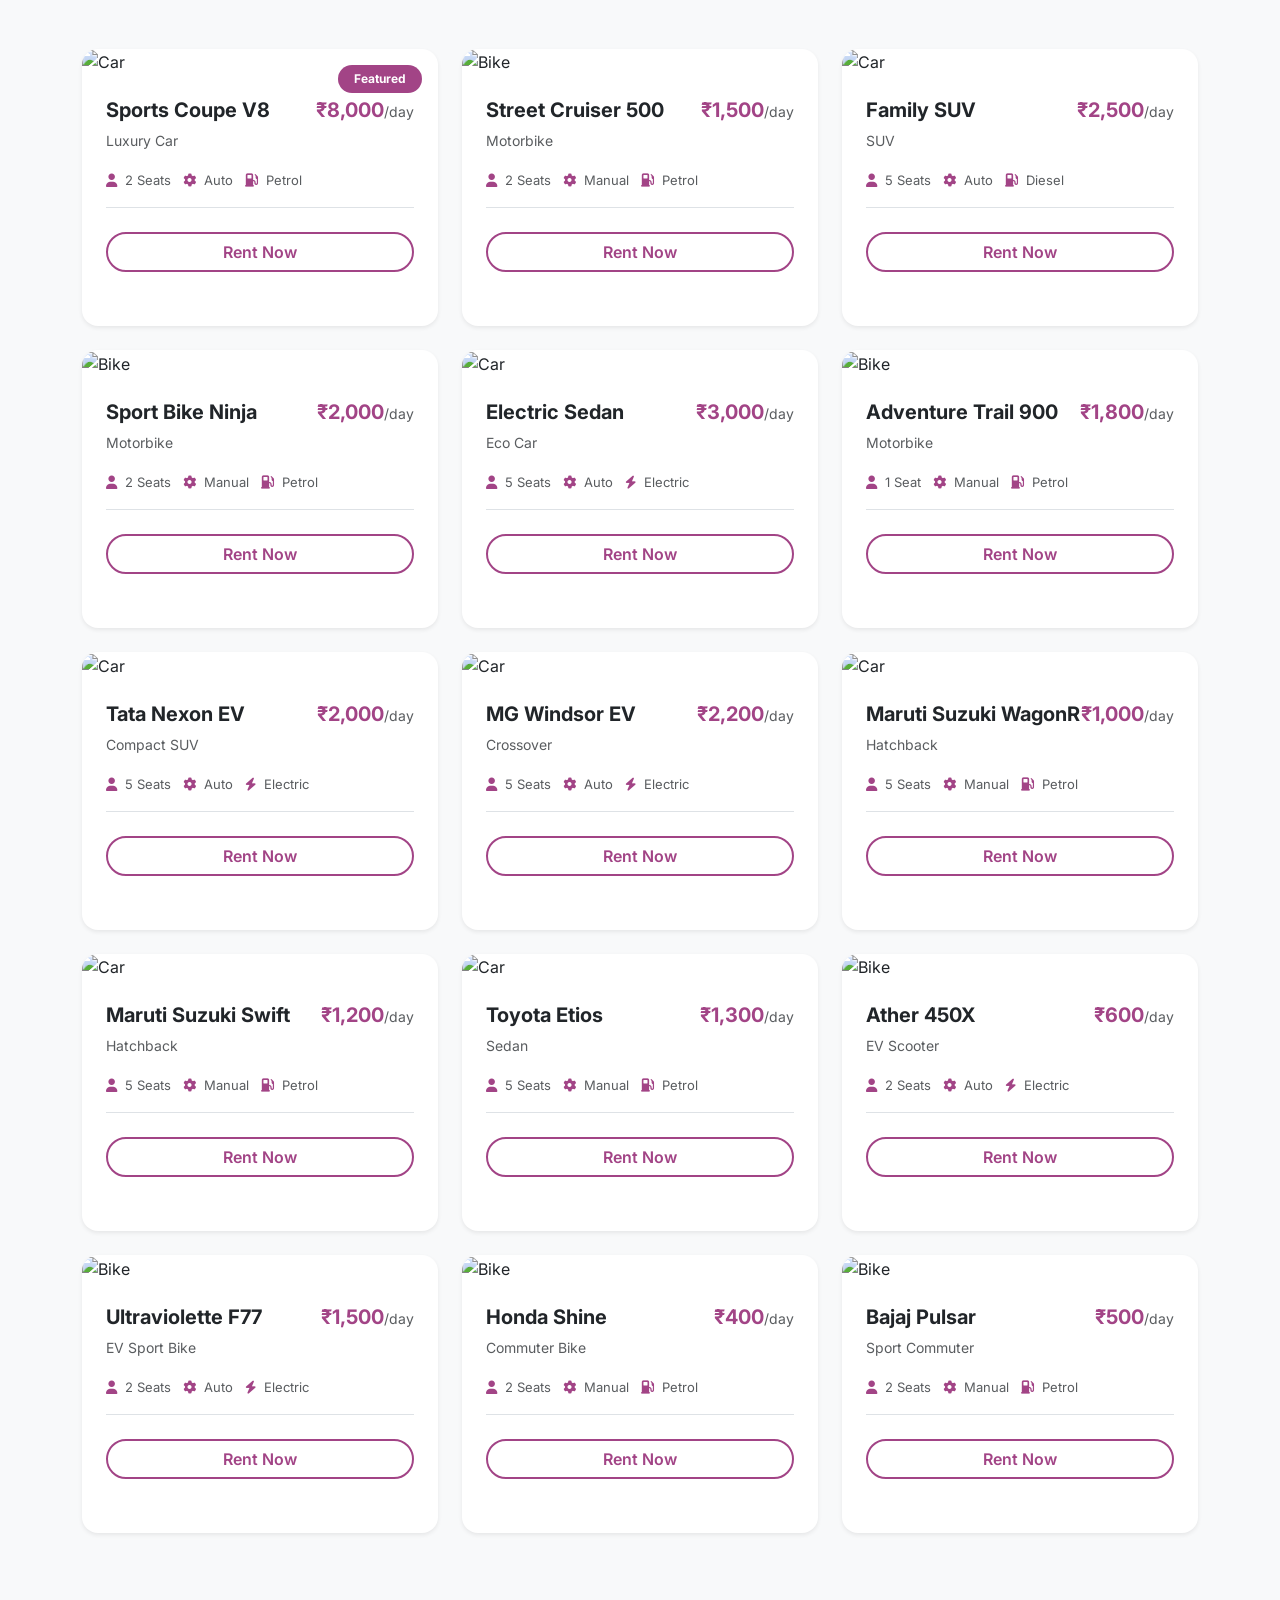
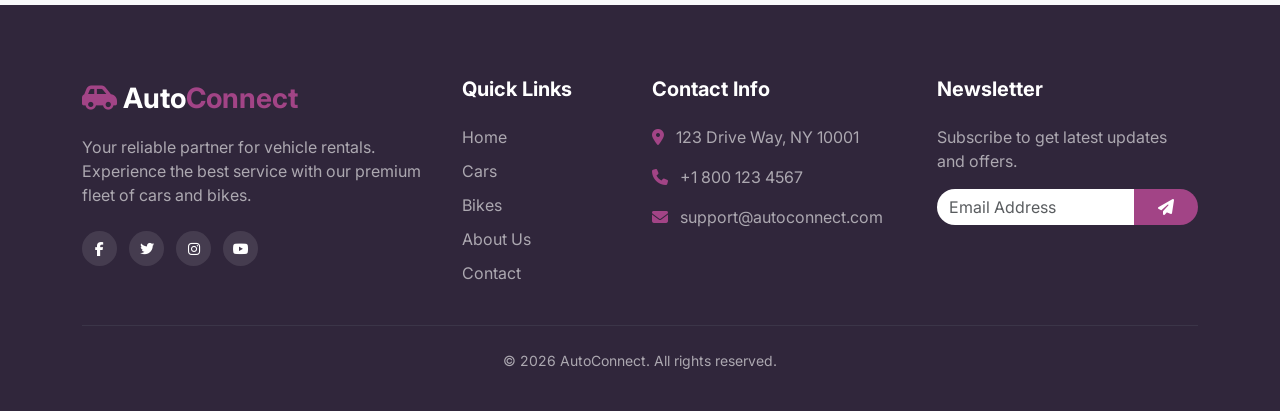
==== commit a0a681fc: "Added AutoConnect booking and payment pages" ====
--- a/index.html
+++ b/index.html
@@ -12,7 +12,10 @@
     <link href="https://fonts.googleapis.com/css2?family=Inter:wght@300;400;600;700&display=swap" rel="stylesheet">
     <!-- Custom CSS -->
     <link rel="stylesheet" href="style.css">
+    <script src="script.js"></script>
 </head>
+
+
 <body>
     <!-- Pure CSS State Management -->
     <input type="radio" name="fleet-filter" id="filter-all" class="d-none" checked>
@@ -34,16 +37,13 @@
                 <ul class="navbar-nav mx-auto">
                     <li class="nav-item"><a class="nav-link active" href="#">Home</a></li>
                     <li class="nav-item">
-                        <a href="#fleet" class="text-decoration-none d-block">
-                            <label for="filter-cars" class="nav-link mb-0" style="cursor:pointer;">Cars</label>
-                        </a>
+                         <a class="nav-link" href="cars.html">Cars</a>
                     </li>
                     <li class="nav-item">
                         <a href="#fleet" class="text-decoration-none d-block">
-                            <label for="filter-bikes" class="nav-link mb-0" style="cursor:pointer;">Bikes</label>
-                        </a>
+                            <a class="nav-link" href="bikes.html">Bikes</a>
                     </li>
-                    <li class="nav-item"><a class="nav-link" href="#about">About Us</a></li>
+                    <li class="nav-item"><a class="nav-link" href="about.html">About Us</a></li>
                     <li class="nav-item"><a class="nav-link" href="#contact">Contact</a></li>
                 </ul>
                 <div class="d-flex">
@@ -53,18 +53,41 @@
         </div>
     </nav>
 
-    <!-- Hero Section -->
-    <section id="book" class="hero-section position-relative">
-        <div class="css-slideshow position-absolute w-100 h-100 top-0 start-0 z-0">
-            <div class="css-slide h-100 position-absolute w-100 top-0 start-0" style="background: linear-gradient(rgba(48, 38, 59, 0.7), rgba(48, 38, 59, 0.7)), url('https://images.unsplash.com/photo-1493238792000-8113da705763?auto=format&fit=crop&w=1600&q=80') center/cover no-repeat; animation-delay: 0s;"></div>
-            <div class="css-slide h-100 position-absolute w-100 top-0 start-0" style="background: linear-gradient(rgba(48, 38, 59, 0.7), rgba(48, 38, 59, 0.7)), url('https://images.unsplash.com/photo-1549317661-bd32c8ce0db2?auto=format&fit=crop&w=1600&q=80') center/cover no-repeat; animation-delay: 4s;"></div>
-            <div class="css-slide h-100 position-absolute w-100 top-0 start-0" style="background: linear-gradient(rgba(48, 38, 59, 0.7), rgba(48, 38, 59, 0.7)), url('https://images.unsplash.com/photo-1558981403-c5f9899a28bc?auto=format&fit=crop&w=1600&q=80') center/cover no-repeat; animation-delay: 8s;"></div>
+   <!-- Hero Section -->
+<section class="hero-section position-relative">
+
+    <div class="hero-slider">
+        <img id="heroImage"
+             src="https://images.unsplash.com/photo-1493238792000-8113da705763?auto=format&fit=crop&w=1600&q=80"
+             alt="Hero Image">
+    </div>
+
+    <!-- Slider Buttons -->
+    <button class="slider-btn prev-btn" onclick="prevSlide()">
+        <i class="fas fa-chevron-left"></i>
+    </button>
+
+    <button class="slider-btn next-btn" onclick="nextSlide()">
+        <i class="fas fa-chevron-right"></i>
+    </button>
+
+    <div class="container position-relative text-center text-light d-flex flex-column justify-content-center"
+        style="min-height:80vh; z-index:2;">
+        <h1 class="display-4 fw-bold">Find Your Perfect Ride</h1>
+        <p class="lead">Choose from our premium collection of cars and bikes.</p>
+
+        <div class="mt-4">
+            <a href="cars.html" class="btn btn-primary btn-lg me-3">
+                View Cars
+            </a>
+
+            <a href="bikes.html" class="btn btn-outline-light btn-lg">
+                View Bikes
+            </a>
         </div>
-        <div class="container position-relative z-1 text-center text-light d-flex flex-column justify-content-center" style="min-height: 80vh;">
-            <h1 class="display-4 fw-bold mb-3">Find Your Perfect Ride</h1>
-            <p class="lead mb-5">Choose from our premium collection of cars and bikes for your next journey.</p>
-        </div>
-    </section>
+    </div>
+
+</section>
 
     <!-- Categories Section -->
     <section class="categories-section py-5">
@@ -133,7 +156,10 @@
                                 <li class="list-inline-item text-muted"><i class="fa-solid fa-gear me-1"></i> Auto</li>
                                 <li class="list-inline-item text-muted"><i class="fa-solid fa-gas-pump me-1"></i> Petrol</li>
                             </ul>
-                            <button class="btn btn-outline-primary-theme w-100 rounded-pill fw-semibold">Rent Now</button>
+                           <a href="booking.html?vehicle=Sports Coupe V8&price=8000"
+class="btn btn-outline-primary-theme w-100 rounded-pill fw-semibold">
+Rent Now
+</a>
                         </div>
                     </div>
                 </div>
@@ -158,7 +184,7 @@
                         </div>
                     </div>
                 </div>
-                <!-- Vehicle Card 3 -->
+<!-- Vehicle Card 3 -->
                 <div class="col-lg-4 col-md-6 vehicle-item type-car">
                     <div class="vehicle-card card border-0 shadow-sm rounded-4 h-100 overflow-hidden">
                         <div class="position-relative">
@@ -175,7 +201,10 @@
                                 <li class="list-inline-item text-muted"><i class="fa-solid fa-gear me-1"></i> Auto</li>
                                 <li class="list-inline-item text-muted"><i class="fa-solid fa-gas-pump me-1"></i> Diesel</li>
                             </ul>
-                            <button class="btn btn-outline-primary-theme w-100 rounded-pill fw-semibold">Rent Now</button>
+                            <a href="booking.html?vehicle=Family%20SUV&price=2500&image=https://images.unsplash.com/photo-1550355291-bbee04a92027?auto=format&fit=crop&w=1000&q=80"
+class="btn btn-outline-primary-theme w-100 rounded-pill fw-semibold">
+    Rent Now
+</a>
                         </div>
                     </div>
                 </div>
@@ -221,7 +250,7 @@
                         </div>
                     </div>
                 </div>
-                <!-- Vehicle Card 6 -->
+                <!--                 Vehicle Card 6 -->
                 <div class="col-lg-4 col-md-6 vehicle-item type-bike">
                     <div class="vehicle-card card border-0 shadow-sm rounded-4 h-100 overflow-hidden">
                         <div class="position-relative">
@@ -494,6 +523,6 @@
         </div>
     </footer>
 
-    <!-- No JS -->
+    
 </body>
 </html>
--- a/style.css
+++ b/style.css
@@ -204,7 +204,13 @@
         margin-top: 40px;
     }
 }
-
+.footer .navbar-brand{
+    color: white !important;
+}
+
+.footer .navbar-brand span{
+    color: #a24486 !important;
+}
 
 /* Pure CSS Interactivity (No JS) */
 
@@ -242,3 +248,321 @@
     48% { opacity: 0; z-index: 1; }
     100% { opacity: 0; z-index: 1; }
 }
+
+
+.hero-section{
+    height:80vh;
+    overflow:hidden;
+    position:relative;
+}
+
+.hero-slider{
+    position:absolute;
+    width:100%;
+    height:100%;
+    top:0;
+    left:0;
+}
+
+.hero-slider img{
+    width:100%;
+    height:100%;
+    object-fit:cover;
+    filter:brightness(50%);
+}
+
+.slider-btn{
+    position:absolute;
+    top:50%;
+    transform:translateY(-50%);
+    z-index:5;
+    border:none;
+    width:50px;
+    height:50px;
+    border-radius:50%;
+    background:#a24486;
+    color:white;
+    font-size:18px;
+    cursor:pointer;
+}
+
+.prev-btn{
+    left:20px;
+}
+
+.next-btn{
+    right:20px;
+}
+
+.slider-btn:hover{
+    background:#8e3873;
+}
+
+/* =========================
+   COMMON PAGE STYLES
+========================= */
+
+body {
+    font-family: 'Inter', sans-serif;
+    background: #f8f9fa;
+    color: #333;
+}
+
+.page-header {
+    background: linear-gradient(rgba(48,38,59,0.8),
+                rgba(48,38,59,0.8)),
+                url('https://images.unsplash.com/photo-1503376780353-7e6692767b70?auto=format&fit=crop&w=1600&q=80');
+    background-size: cover;
+    background-position: center;
+    height: 45vh;
+    display: flex;
+    justify-content: center;
+    align-items: center;
+    color: white;
+    text-align: center;
+}
+
+.page-header h1 {
+    font-size: 3rem;
+    font-weight: 700;
+}
+
+/* =========================
+   ABOUT PAGE
+========================= */
+
+.about-section {
+    padding: 80px 0;
+}
+
+.about-card {
+    background: white;
+    border-radius: 20px;
+    padding: 40px;
+    box-shadow: 0 5px 20px rgba(0,0,0,0.08);
+}
+
+.about-card h2 {
+    color: #a24486;
+    font-weight: 700;
+    margin-bottom: 20px;
+}
+
+.about-card p {
+    line-height: 1.8;
+    color: #666;
+}
+
+.feature-box {
+    background: white;
+    border-radius: 15px;
+    padding: 30px;
+    text-align: center;
+    transition: 0.3s;
+    box-shadow: 0 5px 15px rgba(0,0,0,0.08);
+}
+
+.feature-box:hover {
+    transform: translateY(-10px);
+}
+
+.feature-box i {
+    font-size: 40px;
+    color: #a24486;
+    margin-bottom: 15px;
+}
+
+/* =========================
+   VEHICLE PAGES
+========================= */
+
+.vehicle-section {
+    padding: 80px 0;
+}
+
+.vehicle-card {
+    background: white;
+    border-radius: 20px;
+    overflow: hidden;
+    transition: 0.3s;
+    box-shadow: 0 5px 20px rgba(0,0,0,0.08);
+    margin-bottom: 30px;
+}
+
+.vehicle-card:hover {
+    transform: translateY(-8px);
+}
+
+.vehicle-card img {
+    width: 100%;
+    height: 230px;
+    object-fit: cover;
+}
+
+.vehicle-content {
+    padding: 20px;
+}
+
+.vehicle-content h3 {
+    font-size: 22px;
+    font-weight: 700;
+    margin-bottom: 10px;
+}
+
+.vehicle-price {
+    color: #a24486;
+    font-size: 24px;
+    font-weight: bold;
+}
+
+.vehicle-info {
+    color: #777;
+    margin: 15px 0;
+}
+
+.book-btn {
+    width: 100%;
+    background: #a24486;
+    color: white;
+    border: none;
+    padding: 12px;
+    border-radius: 50px;
+    font-weight: 600;
+    transition: 0.3s;
+}
+
+.book-btn:hover {
+    background: #8e3873;
+}
+
+/* =========================
+   BACK BUTTON
+========================= */
+
+.back-home {
+    display: inline-block;
+    margin-top: 20px;
+    background: #a24486;
+    color: white;
+    padding: 12px 25px;
+    border-radius: 50px;
+    text-decoration: none;
+    transition: 0.3s;
+}
+
+.back-home:hover {
+    background: #8e3873;
+    color: white;
+}
+
+/* =========================
+   RESPONSIVE
+========================= */
+
+@media(max-width:768px){
+
+    .page-header h1{
+        font-size:2rem;
+    }
+
+    .about-card{
+        padding:25px;
+    }
+
+    .vehicle-content h3{
+        font-size:20px;
+    }
+
+}
+
+/* =========================
+   Cars & Bikes Pages
+========================= */
+
+.cars-header{
+    background: linear-gradient(
+        rgba(48,38,59,0.75),
+        rgba(48,38,59,0.75)
+    ),
+    url('https://images.unsplash.com/photo-1555215695-3004980ad54e?auto=format&fit=crop&w=1600&q=80');
+}
+
+.bikes-header{
+    background: linear-gradient(
+        rgba(48,38,59,0.75),
+        rgba(48,38,59,0.75)
+    ),
+    url('https://images.unsplash.com/photo-1558981403-c5f9899a28bc?auto=format&fit=crop&w=1600&q=80');
+}
+
+.cars-header,
+.bikes-header{
+    background-size: cover;
+    background-position: center;
+    height: 45vh;
+    display:flex;
+    justify-content:center;
+    align-items:center;
+    color:white;
+    text-align:center;
+}
+
+/* Booking Page */
+
+.booking-header{
+    background: linear-gradient(rgba(48,38,59,.8),
+    rgba(48,38,59,.8)),
+    url('https://images.unsplash.com/photo-1503376780353-7e6692767b70?auto=format&fit=crop&w=1600&q=80');
+
+    background-size: cover;
+    background-position: center;
+    height: 40vh;
+
+    display:flex;
+    justify-content:center;
+    align-items:center;
+
+    color:white;
+    text-align:center;
+}
+
+.btn-primary-theme{
+    background:#a24486;
+    color:white;
+    border:none;
+}
+
+.btn-primary-theme:hover{
+    background:#8e3873;
+}
+
+/* Booking Page */
+
+.booking-header{
+    background: linear-gradient(
+    rgba(48,38,59,.8),
+    rgba(48,38,59,.8)),
+    url('https://images.unsplash.com/photo-1503376780353-7e6692767b70?auto=format&fit=crop&w=1600&q=80');
+
+    background-size: cover;
+    background-position: center;
+    height: 40vh;
+
+    display:flex;
+    justify-content:center;
+    align-items:center;
+}
+
+.btn-primary-theme{
+    background:#a24486;
+    color:white;
+    border:none;
+}
+
+.btn-primary-theme:hover{
+    background:#8e3873;
+}
+
+.text-primary-theme{
+    color:#a24486 !important;
+}
